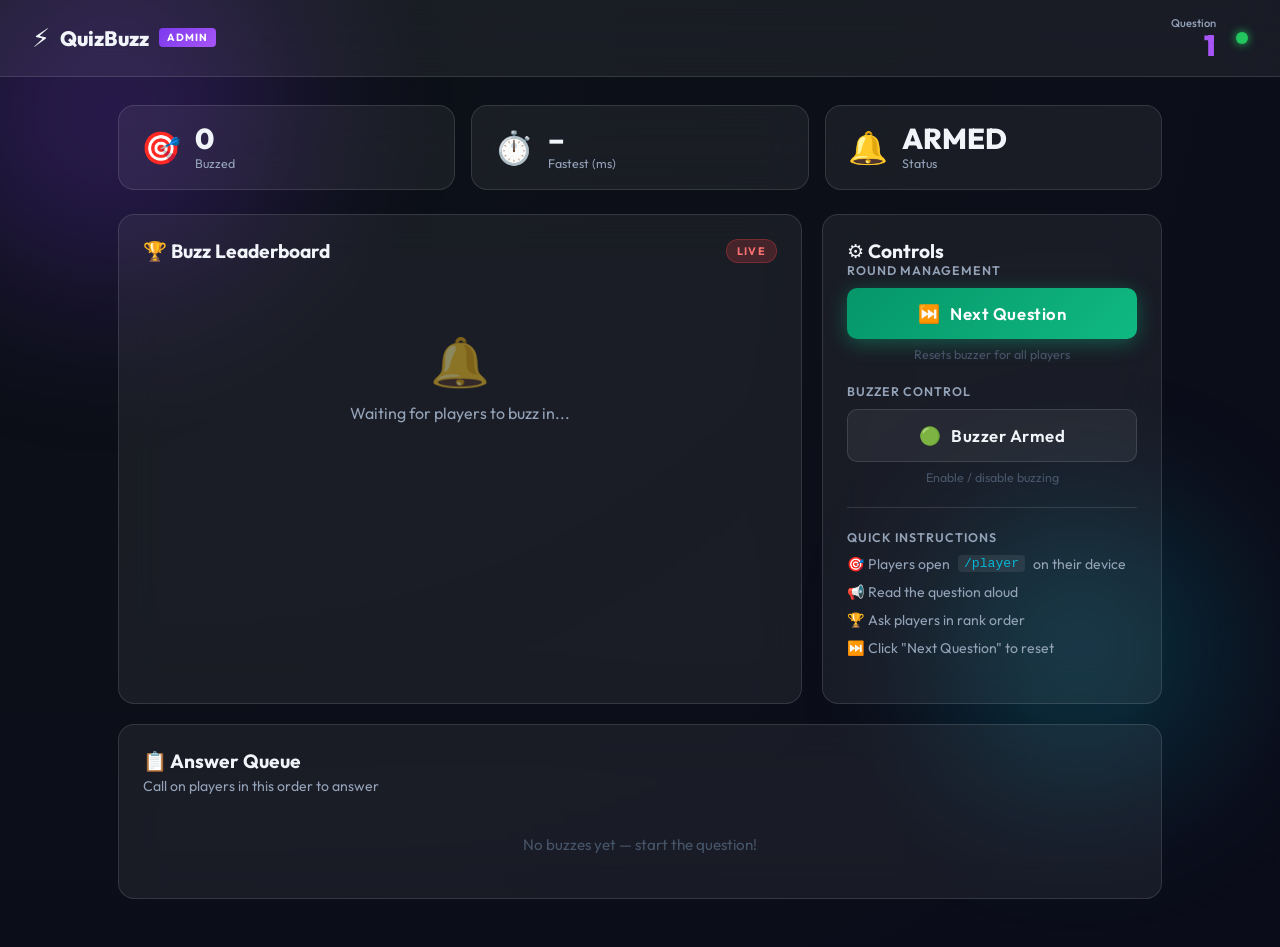
==== public/admin.html @ b8f3b48a "first commit" ====
<!DOCTYPE html>
<html lang="en">
<head>
  <meta charset="UTF-8"/>
  <meta name="viewport" content="width=device-width, initial-scale=1.0"/>
  <title>QuizBuzz – Admin Dashboard</title>
  <link rel="stylesheet" href="/public/style.css"/>
  <link href="https://fonts.googleapis.com/css2?family=Outfit:wght@300;400;600;700;900&display=swap" rel="stylesheet"/>
</head>
<body class="admin-body">
  <div class="admin-bg">
    <div class="orb orb1"></div>
    <div class="orb orb2"></div>
  </div>

  <!-- Header -->
  <header class="admin-header glass">
    <div class="admin-logo">
      <span class="admin-logo-icon">⚡</span>
      <span class="admin-logo-text">QuizBuzz <span class="admin-badge">ADMIN</span></span>
    </div>
    <div class="admin-header-right">
      <div class="question-counter">
        <span class="qc-label">Question</span>
        <span class="qc-number" id="admin-q-number">1</span>
      </div>
      <div class="connection-dot" id="admin-conn-dot" title="Connected"></div>
    </div>
  </header>

  <main class="admin-main">

    <!-- Stats Bar -->
    <div class="stats-bar">
      <div class="stat-card glass">
        <div class="stat-icon">🎯</div>
        <div class="stat-info">
          <div class="stat-value" id="total-buzzes">0</div>
          <div class="stat-label">Buzzed</div>
        </div>
      </div>
      <div class="stat-card glass">
        <div class="stat-icon">⏱️</div>
        <div class="stat-info">
          <div class="stat-value" id="fastest-time">–</div>
          <div class="stat-label">Fastest (ms)</div>
        </div>
      </div>
      <div class="stat-card glass">
        <div class="stat-icon">🔔</div>
        <div class="stat-info">
          <div class="stat-value" id="status-armed">ARMED</div>
          <div class="stat-label">Status</div>
        </div>
      </div>
    </div>

    <!-- Main Dashboard -->
    <div class="dashboard-grid">

      <!-- Leaderboard -->
      <div class="leaderboard-card glass">
        <div class="card-header">
          <h2 class="card-title">🏆 Buzz Leaderboard</h2>
          <span class="live-badge">LIVE</span>
        </div>

        <div id="no-buzz-msg" class="no-buzz">
          <div class="no-buzz-icon">🔔</div>
          <p>Waiting for players to buzz in...</p>
        </div>

        <div id="leaderboard-list" class="leaderboard-list hidden"></div>
      </div>

      <!-- Controls -->
      <div class="controls-card glass">
        <h2 class="card-title">⚙️ Controls</h2>

        <div class="control-section">
          <p class="control-label">Round Management</p>
          <button id="next-btn" class="btn btn-next" onclick="nextQuestion()">
            <span class="btn-icon">⏭️</span>
            Next Question
          </button>
          <p class="next-hint">Resets buzzer for all players</p>
        </div>

        <div class="control-section">
          <p class="control-label">Buzzer Control</p>
          <button id="arm-btn" class="btn btn-arm" onclick="toggleArm()">
            <span class="btn-icon" id="arm-icon">🟢</span>
            <span id="arm-text">Buzzer Armed</span>
          </button>
          <p class="next-hint">Enable / disable buzzing</p>
        </div>

        <div class="divider"></div>

        <div class="control-section">
          <p class="control-label">Quick Instructions</p>
          <ul class="instructions-list">
            <li>🎯 Players open <code>/player</code> on their device</li>
            <li>📢 Read the question aloud</li>
            <li>🏆 Ask players in rank order</li>
            <li>⏭️ Click "Next Question" to reset</li>
          </ul>
        </div>
      </div>
    </div>

    <!-- Answer Queue (detailed) -->
    <div class="answer-queue glass">
      <h2 class="card-title">📋 Answer Queue</h2>
      <p class="queue-sub">Call on players in this order to answer</p>
      <div id="queue-list" class="queue-list">
        <div class="queue-empty">No buzzes yet — start the question!</div>
      </div>
    </div>

  </main>

  <script src="https://cdn.socket.io/4.7.2/socket.io.min.js"></script>
  <script src="/public/admin.js"></script>
</body>
</html>
---- public/style.css ----
/* ─────────────────────────────────────────────────────────────────────────────
   QuizBuzz – Shared Stylesheet
   Theme: Dark glassmorphism with vibrant accent colors
────────────────────────────────────────────────────────────────────────────── */

/* ── Variables ───────────────────────────────────────────────────────────── */
:root {
  --bg:          #0b0c1a;
  --bg2:         #10122b;
  --glass:       rgba(255,255,255,0.06);
  --glass-border:rgba(255,255,255,0.12);
  --glass-hover: rgba(255,255,255,0.10);

  --primary:     #7c3aed;
  --primary-glow:#a855f7;
  --accent:      #06b6d4;
  --accent2:     #f59e0b;
  --danger:      #ef4444;
  --success:     #22c55e;

  --gold:        #fbbf24;
  --silver:      #94a3b8;
  --bronze:      #d97706;

  --text:        #f1f5f9;
  --text-muted:  #94a3b8;
  --text-dim:    #475569;

  --radius:      16px;
  --radius-sm:   10px;
  --shadow:      0 8px 32px rgba(0,0,0,0.4);
  --shadow-lg:   0 20px 60px rgba(0,0,0,0.6);

  --transition:  all 0.25s cubic-bezier(0.4,0,0.2,1);
}

/* ── Reset ───────────────────────────────────────────────────────────────── */
*, *::before, *::after { box-sizing: border-box; margin: 0; padding: 0; }
html { scroll-behavior: smooth; }

body {
  font-family: 'Outfit', system-ui, sans-serif;
  background: var(--bg);
  color: var(--text);
  min-height: 100vh;
  overflow-x: hidden;
}

/* ── Glassmorphism utility ───────────────────────────────────────────────── */
.glass {
  background: var(--glass);
  border: 1px solid var(--glass-border);
  backdrop-filter: blur(20px);
  -webkit-backdrop-filter: blur(20px);
  border-radius: var(--radius);
}

/* ── Animated orbs ───────────────────────────────────────────────────────── */
.orb {
  position: fixed; border-radius: 50%;
  filter: blur(80px); opacity: 0.35;
  animation: float 8s ease-in-out infinite;
  pointer-events: none; z-index: 0;
}
.orb1 { width:420px;height:420px;background:radial-gradient(circle,#7c3aed,transparent);top:-100px;left:-100px;animation-delay:0s; }
.orb2 { width:300px;height:300px;background:radial-gradient(circle,#06b6d4,transparent);bottom:100px;right:50px;animation-delay:3s; }
.orb3 { width:250px;height:250px;background:radial-gradient(circle,#f59e0b,transparent);top:40%;left:50%;animation-delay:6s; }

@keyframes float {
  0%,100%{transform:translateY(0) scale(1)}
  50%{transform:translateY(-30px) scale(1.05)}
}

/* ── Utilities ───────────────────────────────────────────────────────────── */
.hidden { display: none !important; }

/* ── Buttons ─────────────────────────────────────────────────────────────── */
.btn {
  display:inline-flex;align-items:center;gap:10px;
  padding:14px 28px;border-radius:var(--radius-sm);
  font-family:inherit;font-size:1rem;font-weight:600;
  border:none;cursor:pointer;transition:var(--transition);
  letter-spacing:0.03em;
}
.btn:active{transform:scale(0.97)}

.btn-primary {
  background:linear-gradient(135deg,var(--primary),var(--primary-glow));
  color:#fff;box-shadow:0 4px 20px rgba(124,58,237,0.5);
  width:100%;justify-content:center;font-size:1.05rem;
}
.btn-primary:hover{box-shadow:0 6px 30px rgba(124,58,237,0.7);transform:translateY(-2px)}

.btn-next {
  background:linear-gradient(135deg,#059669,#10b981);color:#fff;
  box-shadow:0 4px 20px rgba(16,185,129,0.4);
  width:100%;justify-content:center;font-size:1.05rem;
}
.btn-next:hover{box-shadow:0 6px 30px rgba(16,185,129,0.6);transform:translateY(-2px)}

.btn-arm {
  background:var(--glass);border:1px solid var(--glass-border);
  color:var(--text);width:100%;justify-content:center;font-size:1.05rem;
}
.btn-arm:hover{background:var(--glass-hover)}

/* ── Connection dot ──────────────────────────────────────────────────────── */
.connection-dot {
  width:12px;height:12px;border-radius:50%;
  background:var(--success);box-shadow:0 0 10px var(--success);
  animation:pulse-dot 2s ease-in-out infinite;
}
.connection-dot.disconnected{background:var(--danger);box-shadow:0 0 10px var(--danger);animation:none}

@keyframes pulse-dot{0%,100%{opacity:1}50%{opacity:0.4}}

/* ═══════════════════════════════════════════════════════════════════════════
   LANDING PAGE
═══════════════════════════════════════════════════════════════════════════ */
.landing-body{display:flex;align-items:center;justify-content:center;min-height:100vh}
.landing-bg{position:fixed;inset:0;z-index:0}

.landing-card {
  position:relative;z-index:1;
  width:min(480px,94vw);padding:48px 40px;
  box-shadow:var(--shadow-lg);text-align:center;
}

.logo-wrap{margin-bottom:36px}
.logo-icon{font-size:3.5rem;margin-bottom:8px;animation:bounce-icon 2s ease-in-out infinite}
@keyframes bounce-icon{0%,100%{transform:translateY(0)}50%{transform:translateY(-8px)}}

.logo-title {
  font-size:2.8rem;font-weight:900;
  background:linear-gradient(135deg,#a855f7,#06b6d4);
  -webkit-background-clip:text;-webkit-text-fill-color:transparent;background-clip:text;
}
.logo-sub{color:var(--text-muted);font-size:0.95rem;margin-top:4px}
.role-label{color:var(--text-muted);font-size:0.9rem;margin-bottom:20px}
.role-cards{display:flex;flex-direction:column;gap:14px;margin-bottom:28px}

.role-card {
  display:flex;align-items:center;gap:16px;
  padding:18px 22px;border-radius:var(--radius-sm);
  text-decoration:none;color:var(--text);
  transition:var(--transition);border:1px solid transparent;
}
.role-card:hover{transform:translateX(6px);border-color:var(--glass-border);background:var(--glass-hover)}

.player-card{background:linear-gradient(135deg,rgba(124,58,237,0.2),rgba(168,85,247,0.1));border-color:rgba(124,58,237,0.3)}
.admin-card{background:linear-gradient(135deg,rgba(6,182,212,0.2),rgba(14,165,233,0.1));border-color:rgba(6,182,212,0.3)}

.role-icon{font-size:2rem}
.role-info{flex:1;text-align:left}
.role-name{display:block;font-size:1.2rem;font-weight:700}
.role-desc{display:block;font-size:0.85rem;color:var(--text-muted)}
.role-arrow{font-size:1.4rem;opacity:0.6}
.landing-hint{font-size:0.8rem;color:var(--text-dim)}

/* ═══════════════════════════════════════════════════════════════════════════
   PLAYER PAGE
═══════════════════════════════════════════════════════════════════════════ */
.player-body {
  background:radial-gradient(ellipse at 20% 20%,#1a0533 0%,#0b0c1a 60%);
  min-height:100vh;display:flex;flex-direction:column;
  align-items:center;padding:24px 16px 40px;
}
.bg-glow {
  position:fixed;inset:0;z-index:0;
  background:radial-gradient(ellipse at 50% 50%,rgba(124,58,237,0.15) 0%,transparent 70%);
  pointer-events:none;
}

/* Screen system */
.screen{display:none;width:100%;max-width:420px;flex-direction:column;align-items:center;position:relative;z-index:1}
.screen.active{display:flex}

/* Name card */
.name-card{padding:40px 32px;text-align:center;width:100%;box-shadow:var(--shadow-lg)}
.name-icon{font-size:3rem;margin-bottom:16px}
.name-card h2{font-size:2rem;font-weight:800;margin-bottom:8px}
.name-card p{color:var(--text-muted);margin-bottom:28px}

.input-group{margin-bottom:20px}
.input-group input {
  width:100%;padding:14px 18px;
  background:rgba(255,255,255,0.07);border:1px solid var(--glass-border);
  border-radius:var(--radius-sm);color:var(--text);
  font-family:inherit;font-size:1.1rem;text-align:center;outline:none;
  transition:var(--transition);
}
.input-group input:focus{border-color:var(--primary-glow);box-shadow:0 0 0 3px rgba(168,85,247,0.2)}
.input-group input::placeholder{color:var(--text-dim)}

/* Player header */
.player-header {
  display:flex;align-items:center;gap:14px;
  padding:14px 20px;margin-bottom:20px;width:100%;
}
.player-avatar {
  width:44px;height:44px;border-radius:12px;
  background:linear-gradient(135deg,var(--primary),var(--primary-glow));
  display:grid;place-items:center;font-size:1.3rem;font-weight:800;
}
.player-name-display{font-weight:700;font-size:1.1rem}
.question-badge{font-size:0.78rem;color:var(--text-muted);margin-top:2px}

/* Status message */
.status-msg {
  display:flex;align-items:center;gap:10px;
  padding:12px 22px;border-radius:50px;
  font-weight:600;font-size:0.95rem;
  margin-bottom:32px;transition:var(--transition);
}
.status-waiting{background:rgba(245,158,11,0.15);color:var(--accent2);border:1px solid rgba(245,158,11,0.3)}
.status-success{background:rgba(34,197,94,0.15);color:var(--success);border:1px solid rgba(34,197,94,0.3)}
.status-locked{background:rgba(239,68,68,0.12);color:var(--danger);border:1px solid rgba(239,68,68,0.25)}
.status-first{background:rgba(251,191,36,0.2);color:var(--gold);border:1px solid rgba(251,191,36,0.4)}

/* ── THE BUZZER ──────────────────────────────────────────────────────────── */
.buzzer-wrap {
  position:relative;display:grid;place-items:center;
  margin-bottom:32px;width:280px;height:280px;
}

.buzzer-ring {
  position:absolute;border-radius:50%;
  border:2px solid rgba(168,85,247,0.3);
  animation:ring-pulse 2.5s ease-in-out infinite;
}
.ring1{width:220px;height:220px;animation-delay:0s}
.ring2{width:260px;height:260px;animation-delay:0.5s;opacity:0.5}
.ring3{width:300px;height:300px;animation-delay:1s;opacity:0.25}

@keyframes ring-pulse {
  0%{transform:scale(0.95);opacity:0.8}
  50%{transform:scale(1.05);opacity:0.3}
  100%{transform:scale(0.95);opacity:0.8}
}

.buzzer-btn {
  position:relative;z-index:2;
  width:190px;height:190px;border-radius:50%;
  border:none;cursor:pointer;
  background:radial-gradient(circle at 35% 35%,#9333ea,#6d28d9 60%,#4c1d95);
  box-shadow:
    0 0 0 6px rgba(124,58,237,0.3),
    0 0 40px rgba(124,58,237,0.6),
    0 15px 40px rgba(0,0,0,0.5),
    inset 0 -6px 20px rgba(0,0,0,0.3),
    inset 0 6px 20px rgba(255,255,255,0.15);
  transition:var(--transition);
  animation:buzzer-idle 3s ease-in-out infinite;
}

@keyframes buzzer-idle {
  0%,100%{box-shadow:0 0 0 6px rgba(124,58,237,0.3),0 0 40px rgba(124,58,237,0.6),0 15px 40px rgba(0,0,0,0.5),inset 0 -6px 20px rgba(0,0,0,0.3),inset 0 6px 20px rgba(255,255,255,0.15)}
  50%{box-shadow:0 0 0 10px rgba(124,58,237,0.2),0 0 60px rgba(124,58,237,0.8),0 15px 40px rgba(0,0,0,0.5),inset 0 -6px 20px rgba(0,0,0,0.3),inset 0 6px 20px rgba(255,255,255,0.15)}
}

.buzzer-btn:hover:not(:disabled) {
  transform:scale(1.06) translateY(-4px);
  box-shadow:0 0 0 10px rgba(124,58,237,0.3),0 0 80px rgba(168,85,247,0.9),0 20px 50px rgba(0,0,0,0.5),inset 0 -6px 20px rgba(0,0,0,0.3),inset 0 6px 20px rgba(255,255,255,0.2);
}
.buzzer-btn:active:not(:disabled) {
  transform:scale(0.95) translateY(4px);
  box-shadow:0 0 0 4px rgba(124,58,237,0.3),0 0 20px rgba(124,58,237,0.4),0 5px 20px rgba(0,0,0,0.5),inset 0 -2px 10px rgba(0,0,0,0.4);
}
.buzzer-btn:disabled{cursor:not-allowed;animation:none}

.buzzer-btn.buzzed {
  background:radial-gradient(circle at 35% 35%,#10b981,#059669 60%,#047857);
  box-shadow:0 0 0 6px rgba(16,185,129,0.3),0 0 50px rgba(16,185,129,0.7),0 15px 40px rgba(0,0,0,0.5),inset 0 -6px 20px rgba(0,0,0,0.3),inset 0 6px 20px rgba(255,255,255,0.15);
  animation:none;
}
.buzzer-btn.locked {
  background:radial-gradient(circle at 35% 35%,#374151,#1f2937 60%,#111827);
  box-shadow:0 0 0 4px rgba(55,65,81,0.3),0 10px 30px rgba(0,0,0,0.5),inset 0 -4px 15px rgba(0,0,0,0.4);
  animation:none;
}

.buzzer-inner{display:flex;flex-direction:column;align-items:center;gap:4px;pointer-events:none}
.buzzer-label{font-size:2rem;font-weight:900;color:#fff;letter-spacing:0.05em;text-shadow:0 2px 10px rgba(0,0,0,0.5)}
.buzzer-sub{font-size:0.78rem;color:rgba(255,255,255,0.7);font-weight:500}

/* Results panel */
.results-panel{padding:20px;width:100%}
.results-title{font-size:1.1rem;font-weight:700;margin-bottom:14px}
.results-list{display:flex;flex-direction:column;gap:10px}

.result-item {
  display:flex;align-items:center;gap:12px;
  padding:12px 16px;border-radius:var(--radius-sm);
  background:rgba(255,255,255,0.05);border:1px solid rgba(255,255,255,0.08);
  animation:slide-in 0.35s ease;
}
@keyframes slide-in{from{opacity:0;transform:translateX(-20px)}to{opacity:1;transform:none}}

.rank-badge{width:32px;height:32px;border-radius:50%;display:grid;place-items:center;font-weight:800;font-size:0.9rem;flex-shrink:0}
.rank-1{background:linear-gradient(135deg,#fbbf24,#f59e0b);color:#000;box-shadow:0 0 15px rgba(251,191,36,0.5)}
.rank-2{background:linear-gradient(135deg,#94a3b8,#64748b);color:#000}
.rank-3{background:linear-gradient(135deg,#d97706,#b45309);color:#fff}

.result-name{flex:1;font-weight:600}
.result-time{font-size:0.8rem;color:var(--text-muted);font-family:monospace}

/* ═══════════════════════════════════════════════════════════════════════════
   ADMIN PAGE
═══════════════════════════════════════════════════════════════════════════ */
.admin-body{background:radial-gradient(ellipse at 10% 0%,#0d1117 0%,var(--bg) 100%);min-height:100vh}
.admin-bg{position:fixed;inset:0;z-index:0;pointer-events:none}

/* Admin header */
.admin-header {
  position:sticky;top:0;z-index:100;
  display:flex;align-items:center;justify-content:space-between;
  padding:16px 32px;
  border-radius:0;border-top:none;border-left:none;border-right:none;
  border-bottom:1px solid var(--glass-border);
}

.admin-logo{display:flex;align-items:center;gap:10px}
.admin-logo-icon{font-size:1.6rem}
.admin-logo-text{font-size:1.3rem;font-weight:800;display:flex;align-items:center;gap:10px}
.admin-badge {
  font-size:0.65rem;font-weight:700;letter-spacing:0.1em;
  padding:3px 8px;border-radius:4px;
  background:linear-gradient(135deg,var(--primary),var(--primary-glow));color:#fff;
}

.admin-header-right{display:flex;align-items:center;gap:20px}
.question-counter{display:flex;flex-direction:column;align-items:flex-end;gap:1px}
.qc-label{font-size:0.7rem;color:var(--text-muted);font-weight:500}
.qc-number{font-size:1.8rem;font-weight:900;line-height:1;color:var(--primary-glow)}

/* Admin main */
.admin-main{position:relative;z-index:1;padding:28px 28px 48px;max-width:1100px;margin:0 auto}

/* Stats bar */
.stats-bar{display:grid;grid-template-columns:repeat(3,1fr);gap:16px;margin-bottom:24px}
.stat-card{display:flex;align-items:center;gap:14px;padding:18px 22px}
.stat-icon{font-size:2rem}
.stat-value{font-size:1.8rem;font-weight:800;line-height:1}
.stat-label{font-size:0.78rem;color:var(--text-muted);margin-top:3px}

/* Dashboard grid */
.dashboard-grid{display:grid;grid-template-columns:1fr 340px;gap:20px;margin-bottom:20px}
.card-header{display:flex;align-items:center;justify-content:space-between;margin-bottom:20px}
.card-title{font-size:1.2rem;font-weight:700}

.live-badge {
  font-size:0.68rem;font-weight:700;letter-spacing:0.12em;
  padding:4px 10px;border-radius:20px;
  background:rgba(239,68,68,0.2);color:#f87171;border:1px solid rgba(239,68,68,0.3);
  animation:live-blink 1.5s ease-in-out infinite;
}
@keyframes live-blink{0%,100%{opacity:1}50%{opacity:0.5}}

/* Leaderboard */
.leaderboard-card{padding:24px}

.no-buzz{text-align:center;padding:48px 20px}
.no-buzz-icon{font-size:3rem;margin-bottom:12px;opacity:0.5;animation:sway 2s ease-in-out infinite}
@keyframes sway{0%,100%{transform:rotate(-10deg)}50%{transform:rotate(10deg)}}
.no-buzz p{color:var(--text-muted);font-size:1rem}

.leaderboard-list{display:flex;flex-direction:column;gap:12px}

.lb-item {
  display:grid;grid-template-columns:44px 1fr auto;align-items:center;gap:16px;
  padding:16px 20px;border-radius:var(--radius-sm);
  animation:slide-in 0.4s ease;position:relative;overflow:hidden;
}
.lb-item::before{content:'';position:absolute;inset:0;background:linear-gradient(90deg,transparent,rgba(255,255,255,0.02))}
.lb-item-1{background:linear-gradient(135deg,rgba(251,191,36,0.15),rgba(245,158,11,0.05));border:1px solid rgba(251,191,36,0.3)}
.lb-item-2{background:linear-gradient(135deg,rgba(148,163,184,0.12),rgba(100,116,139,0.05));border:1px solid rgba(148,163,184,0.25)}
.lb-item-3{background:linear-gradient(135deg,rgba(217,119,6,0.15),rgba(180,83,9,0.05));border:1px solid rgba(217,119,6,0.3)}

.lb-rank{width:44px;height:44px;border-radius:12px;display:grid;place-items:center;font-weight:900;font-size:1.1rem}
.lb-rank-1{background:linear-gradient(135deg,#fbbf24,#f59e0b);color:#000;box-shadow:0 4px 15px rgba(251,191,36,0.4)}
.lb-rank-2{background:linear-gradient(135deg,#94a3b8,#64748b);color:#000}
.lb-rank-3{background:linear-gradient(135deg,#d97706,#b45309);color:#fff}

.lb-name{font-size:1.1rem;font-weight:700}
.lb-time{font-size:0.85rem;color:var(--text-muted);margin-top:3px}
.lb-delta{font-size:1.1rem;font-weight:700;font-family:monospace;padding:6px 12px;border-radius:8px;background:rgba(255,255,255,0.06)}

/* Controls card */
.controls-card{padding:24px}
.control-section{margin-bottom:22px}
.control-label{font-size:0.78rem;font-weight:600;letter-spacing:0.08em;color:var(--text-muted);text-transform:uppercase;margin-bottom:10px}
.next-hint{font-size:0.78rem;color:var(--text-dim);margin-top:8px;text-align:center}
.divider{height:1px;background:var(--glass-border);margin:22px 0}
.btn-icon{font-size:1.1rem}

.instructions-list{list-style:none;display:flex;flex-direction:column;gap:10px}
.instructions-list li{font-size:0.88rem;color:var(--text-muted);display:flex;gap:8px;align-items:flex-start}
.instructions-list code{background:rgba(255,255,255,0.08);padding:1px 6px;border-radius:4px;font-size:0.82rem;color:var(--accent)}

/* Answer queue */
.answer-queue{padding:24px}
.queue-sub{color:var(--text-muted);font-size:0.88rem;margin-top:4px;margin-bottom:20px}
.queue-list{display:flex;flex-direction:column;gap:12px}
.queue-empty{color:var(--text-dim);font-size:0.95rem;padding:20px;text-align:center}

.queue-item {
  display:flex;align-items:center;gap:16px;
  padding:18px 22px;border-radius:var(--radius-sm);
  border:1px solid var(--glass-border);background:var(--glass);
  animation:slide-in 0.4s ease;
}

.queue-number{width:32px;height:32px;border-radius:8px;display:grid;place-items:center;font-weight:800;font-size:0.9rem;background:rgba(255,255,255,0.1);flex-shrink:0}
.queue-name{flex:1;font-weight:600;font-size:1rem}
.queue-time{font-size:0.82rem;font-family:monospace;color:var(--text-muted)}
.queue-call{font-size:0.75rem;font-weight:600;letter-spacing:0.05em;padding:4px 10px;border-radius:6px}
.queue-call-1{background:rgba(251,191,36,0.2);color:var(--gold);border:1px solid rgba(251,191,36,0.3)}
.queue-call-2{background:rgba(148,163,184,0.15);color:var(--silver);border:1px solid rgba(148,163,184,0.25)}
.queue-call-3{background:rgba(217,119,6,0.15);color:var(--bronze);border:1px solid rgba(217,119,6,0.3)}

/* ── Responsive ──────────────────────────────────────────────────────────── */
@media(max-width:768px){
  .dashboard-grid{grid-template-columns:1fr}
  .stats-bar{gap:10px}
  .admin-main{padding:16px 14px 40px}
  .admin-header{padding:14px 18px}
  .stat-value{font-size:1.4rem}
  .stat-icon{font-size:1.5rem}
}
@media(max-width:480px){
  .stats-bar{grid-template-columns:1fr}
  .landing-card{padding:32px 24px}
}

/* ── Flash & pulse animations ────────────────────────────────────────────── */
@keyframes flash-new{0%{box-shadow:0 0 0 4px rgba(168,85,247,0.8)}100%{box-shadow:none}}
.flash-new{animation:flash-new 0.6s ease-out}

.armed-pulse{animation:arm-pulse 1s ease-in-out 3}
@keyframes arm-pulse{0%,100%{box-shadow:0 4px 20px rgba(16,185,129,0.4)}50%{box-shadow:0 4px 40px rgba(16,185,129,0.9)}}

/* ── Shake for empty input ───────────────────────────────────────────────── */
@keyframes shake{0%,100%{transform:translateX(0)}20%,60%{transform:translateX(-8px)}40%,80%{transform:translateX(8px)}}
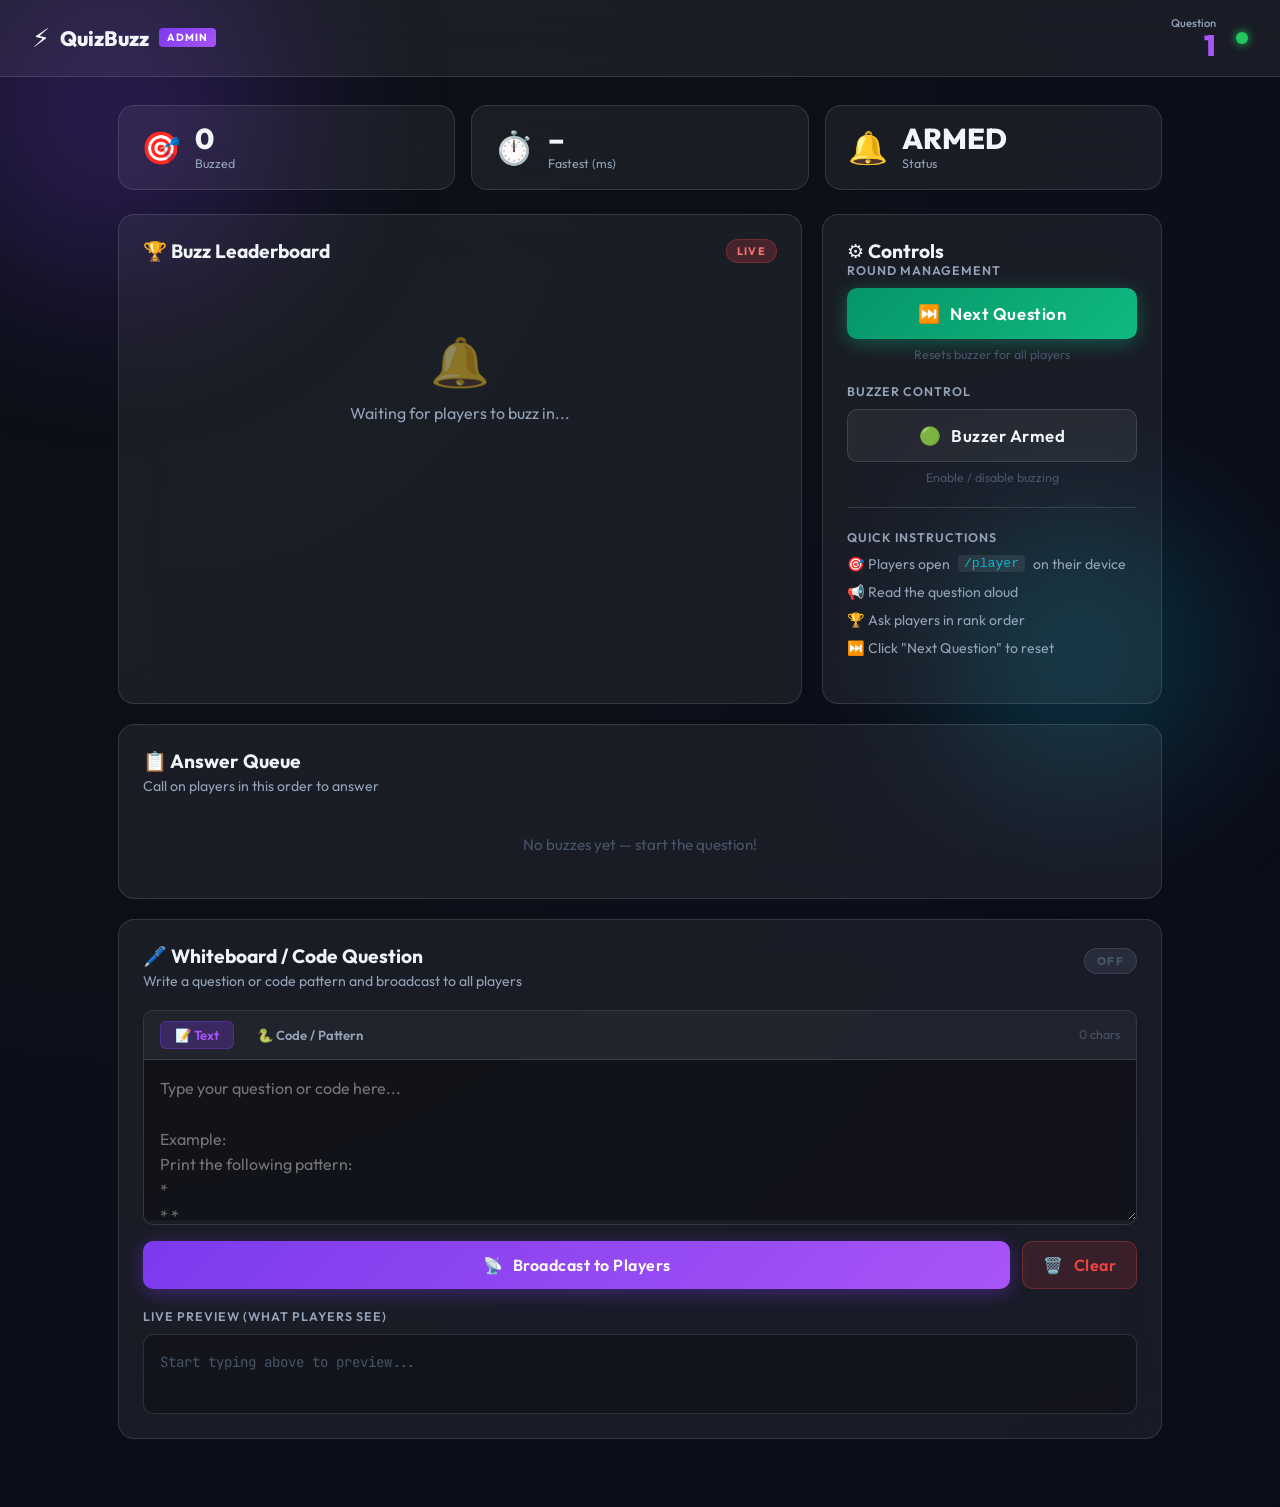
==== commit 2765b4de: "Add whiteboard broadcaster and Python compiler (Pyodide) for players" ====
--- a/public/admin.html
+++ b/public/admin.html
@@ -5,7 +5,7 @@
   <meta name="viewport" content="width=device-width, initial-scale=1.0"/>
   <title>QuizBuzz – Admin Dashboard</title>
   <link rel="stylesheet" href="/public/style.css"/>
-  <link href="https://fonts.googleapis.com/css2?family=Outfit:wght@300;400;600;700;900&display=swap" rel="stylesheet"/>
+  <link href="https://fonts.googleapis.com/css2?family=Outfit:wght@300;400;600;700;900&family=JetBrains+Mono:wght@400;600&display=swap" rel="stylesheet"/>
 </head>
 <body class="admin-body">
   <div class="admin-bg">
@@ -118,6 +118,42 @@
       </div>
     </div>
 
+    <!-- Whiteboard / Code Question -->
+    <div class="whiteboard-card glass">
+      <div class="card-header">
+        <div>
+          <h2 class="card-title">🖊️ Whiteboard / Code Question</h2>
+          <p class="queue-sub" style="margin-bottom:0">Write a question or code pattern and broadcast to all players</p>
+        </div>
+        <div id="wb-status-badge" class="wb-badge wb-badge-off">OFF</div>
+      </div>
+
+      <div class="wb-editor-wrap">
+        <div class="wb-editor-header">
+          <div class="wb-lang-tabs">
+            <button class="wb-tab active" onclick="setWbMode('text')">📝 Text</button>
+            <button class="wb-tab" onclick="setWbMode('code')">🐍 Code / Pattern</button>
+          </div>
+          <div class="wb-char-count"><span id="wb-char">0</span> chars</div>
+        </div>
+        <textarea id="wb-editor" class="wb-editor" placeholder="Type your question or code here...&#10;&#10;Example:&#10;Print the following pattern:&#10;*&#10;* *&#10;* * *" spellcheck="false" oninput="updateWbCount()"></textarea>
+      </div>
+
+      <div class="wb-actions">
+        <button class="btn btn-broadcast" onclick="sendWhiteboard()">
+          <span>📡</span> Broadcast to Players
+        </button>
+        <button class="btn btn-wb-clear" onclick="clearWhiteboard()">
+          <span>🗑️</span> Clear
+        </button>
+      </div>
+
+      <div class="wb-preview-wrap">
+        <p class="control-label">Live Preview (what players see)</p>
+        <div id="wb-preview" class="wb-preview">Start typing above to preview...</div>
+      </div>
+    </div>
+
   </main>
 
   <script src="https://cdn.socket.io/4.7.2/socket.io.min.js"></script>
--- a/public/style.css
+++ b/public/style.css
@@ -441,3 +441,279 @@
 
 /* ── Shake for empty input ───────────────────────────────────────────────── */
 @keyframes shake{0%,100%{transform:translateX(0)}20%,60%{transform:translateX(-8px)}40%,80%{transform:translateX(8px)}}
+
+/* ═══════════════════════════════════════════════════════════════════════════
+   WHITEBOARD — ADMIN SIDE
+═══════════════════════════════════════════════════════════════════════════ */
+.whiteboard-card {
+  padding: 24px;
+  margin-top: 20px;
+  margin-bottom: 20px;
+}
+
+/* Status badge */
+.wb-badge {
+  font-size: 0.7rem; font-weight: 800; letter-spacing: 0.12em;
+  padding: 5px 12px; border-radius: 20px;
+  flex-shrink: 0; align-self: flex-start;
+  margin-top: 4px;
+  transition: var(--transition);
+}
+.wb-badge-off { background: rgba(100,116,139,0.2); color: var(--text-dim); border: 1px solid rgba(100,116,139,0.3); }
+.wb-badge-on  { background: rgba(34,197,94,0.2); color: var(--success); border: 1px solid rgba(34,197,94,0.4); animation: live-blink 1.5s ease-in-out infinite; }
+
+/* Editor area */
+.wb-editor-wrap {
+  border: 1px solid var(--glass-border);
+  border-radius: var(--radius-sm);
+  overflow: hidden;
+  margin: 20px 0 16px;
+}
+
+.wb-editor-header {
+  display: flex; align-items: center; justify-content: space-between;
+  padding: 10px 16px;
+  background: rgba(255,255,255,0.04);
+  border-bottom: 1px solid var(--glass-border);
+}
+
+.wb-lang-tabs { display: flex; gap: 8px; }
+
+.wb-tab {
+  padding: 5px 14px; border-radius: 6px;
+  font-family: inherit; font-size: 0.82rem; font-weight: 600;
+  border: 1px solid transparent; cursor: pointer;
+  background: transparent; color: var(--text-muted);
+  transition: var(--transition);
+}
+.wb-tab:hover { background: rgba(255,255,255,0.08); color: var(--text); }
+.wb-tab.active { background: rgba(124,58,237,0.25); color: var(--primary-glow); border-color: rgba(124,58,237,0.4); }
+
+.wb-char-count { font-size: 0.78rem; color: var(--text-dim); }
+
+.wb-editor {
+  width: 100%; min-height: 160px; resize: vertical;
+  padding: 16px;
+  background: rgba(0,0,0,0.3);
+  border: none; outline: none;
+  color: var(--text);
+  font-family: inherit; font-size: 1rem; line-height: 1.6;
+  transition: var(--transition);
+}
+.wb-editor:focus { background: rgba(0,0,0,0.4); }
+
+/* Action buttons */
+.wb-actions { display: flex; gap: 12px; margin-bottom: 20px; }
+
+.btn-broadcast {
+  background: linear-gradient(135deg, #7c3aed, #a855f7);
+  color: #fff; box-shadow: 0 4px 20px rgba(124,58,237,0.4);
+  flex: 1; justify-content: center;
+  transition: var(--transition);
+}
+.btn-broadcast:hover { box-shadow: 0 6px 30px rgba(124,58,237,0.7); transform: translateY(-2px); }
+
+.btn-wb-clear {
+  background: rgba(239,68,68,0.15);
+  color: var(--danger); border: 1px solid rgba(239,68,68,0.3);
+  padding: 12px 20px;
+}
+.btn-wb-clear:hover { background: rgba(239,68,68,0.25); }
+
+/* Preview */
+.wb-preview-wrap { margin-top: 4px; }
+
+.wb-preview {
+  margin-top: 10px;
+  padding: 16px;
+  background: rgba(0,0,0,0.25);
+  border: 1px solid var(--glass-border);
+  border-radius: var(--radius-sm);
+  color: var(--text-dim);
+  font-family: 'JetBrains Mono', monospace;
+  font-size: 0.88rem; line-height: 1.7;
+  white-space: pre-wrap;
+  min-height: 80px;
+}
+
+/* ═══════════════════════════════════════════════════════════════════════════
+   WHITEBOARD — PLAYER SIDE
+═══════════════════════════════════════════════════════════════════════════ */
+.whiteboard-player {
+  width: 100%;
+  padding: 20px;
+  margin-bottom: 20px;
+  border: 1px solid rgba(168,85,247,0.4) !important;
+  background: rgba(124,58,237,0.08) !important;
+  transition: var(--transition);
+}
+
+@keyframes wb-flash-in {
+  0%  { transform: scale(0.97); box-shadow: 0 0 0 4px rgba(168,85,247,0.6); }
+  50% { transform: scale(1.01); box-shadow: 0 0 0 8px rgba(168,85,247,0.3); }
+  100%{ transform: scale(1);    box-shadow: none; }
+}
+.wb-flash { animation: wb-flash-in 0.6s ease; }
+
+.wb-player-header {
+  display: flex; align-items: center; justify-content: space-between;
+  margin-bottom: 14px;
+}
+.wb-player-title {
+  display: flex; align-items: center; gap: 8px;
+  font-weight: 700; font-size: 0.95rem; color: var(--primary-glow);
+}
+
+.wb-ping-dot {
+  width: 8px; height: 8px; border-radius: 50%;
+  background: var(--primary-glow);
+  box-shadow: 0 0 8px var(--primary-glow);
+  animation: pulse-dot 1.5s ease-in-out infinite;
+}
+
+.wb-new-badge {
+  font-size: 0.65rem; font-weight: 800; letter-spacing: 0.1em;
+  padding: 3px 9px; border-radius: 20px;
+  background: rgba(251,191,36,0.2); color: var(--gold);
+  border: 1px solid rgba(251,191,36,0.4);
+  animation: live-blink 1s ease-in-out infinite;
+}
+
+.wb-player-content {
+  font-family: 'JetBrains Mono', monospace;
+  font-size: 0.9rem; line-height: 1.8;
+  color: var(--text);
+  white-space: pre-wrap;
+  word-break: break-word;
+  background: rgba(0,0,0,0.25);
+  padding: 14px 16px;
+  border-radius: var(--radius-sm);
+  border: 1px solid rgba(255,255,255,0.06);
+  margin: 0;
+}
+
+/* ═══════════════════════════════════════════════════════════════════════════
+   PYTHON COMPILER — PLAYER SIDE
+═══════════════════════════════════════════════════════════════════════════ */
+.compiler-panel {
+  width: 100%;
+  padding: 20px;
+  margin-top: 20px;
+}
+
+.compiler-header {
+  display: flex; align-items: flex-start; justify-content: space-between;
+  margin-bottom: 16px; gap: 12px;
+}
+.compiler-title {
+  display: flex; align-items: center; gap: 10px;
+  font-size: 1.05rem; font-weight: 700;
+}
+.py-icon { font-size: 1.3rem; }
+
+.compiler-badge {
+  font-size: 0.68rem; font-weight: 600; letter-spacing: 0.06em;
+  padding: 3px 8px; border-radius: 4px;
+  background: rgba(6,182,212,0.15); color: var(--accent);
+  border: 1px solid rgba(6,182,212,0.3);
+}
+
+/* Pyodide status */
+.py-status { font-size: 0.78rem; font-weight: 600; padding: 4px 12px; border-radius: 20px; }
+.py-loading { background: rgba(245,158,11,0.15); color: var(--accent2); border: 1px solid rgba(245,158,11,0.3); animation: pulse-dot 1.5s ease-in-out infinite; }
+.py-ready   { background: rgba(34,197,94,0.15);  color: var(--success); border: 1px solid rgba(34,197,94,0.3); }
+.py-error   { background: rgba(239,68,68,0.15);  color: var(--danger);  border: 1px solid rgba(239,68,68,0.3); }
+
+/* Code editor */
+.compiler-body { display: flex; flex-direction: column; gap: 12px; }
+
+.code-editor-wrap {
+  border: 1px solid var(--glass-border);
+  border-radius: var(--radius-sm);
+  overflow: hidden;
+}
+
+.code-editor-toolbar {
+  display: flex; align-items: center; justify-content: space-between;
+  padding: 8px 14px;
+  background: rgba(0,0,0,0.3);
+  border-bottom: 1px solid var(--glass-border);
+}
+.editor-lang { font-size: 0.78rem; font-weight: 700; color: var(--accent); letter-spacing: 0.05em; }
+.editor-actions { display: flex; gap: 6px; }
+.editor-action-btn {
+  background: rgba(255,255,255,0.06); border: 1px solid var(--glass-border);
+  color: var(--text-muted); padding: 4px 10px; border-radius: 5px;
+  font-size: 0.78rem; cursor: pointer; font-family: inherit;
+  transition: var(--transition);
+}
+.editor-action-btn:hover { background: rgba(255,255,255,0.12); color: var(--text); }
+
+/* Line numbers + editor */
+.line-nums-wrap { display: flex; background: rgba(0,0,0,0.35); }
+
+.line-nums {
+  padding: 14px 10px 14px 12px;
+  color: var(--text-dim);
+  font-family: 'JetBrains Mono', monospace;
+  font-size: 0.85rem; line-height: 1.6;
+  text-align: right;
+  user-select: none;
+  min-width: 38px;
+  border-right: 1px solid var(--glass-border);
+  overflow: hidden;
+}
+
+.code-editor {
+  flex: 1;
+  padding: 14px;
+  background: transparent;
+  border: none; outline: none; resize: none;
+  color: var(--text);
+  font-family: 'JetBrains Mono', monospace;
+  font-size: 0.85rem; line-height: 1.6;
+  min-height: 200px;
+  tab-size: 4;
+  caret-color: var(--primary-glow);
+}
+.code-editor::placeholder { color: var(--text-dim); }
+
+/* Run button */
+.btn-run {
+  background: linear-gradient(135deg, #059669, #10b981);
+  color: #fff; box-shadow: 0 4px 20px rgba(16,185,129,0.4);
+  width: 100%; justify-content: center; font-size: 1.05rem; gap: 10px;
+}
+.btn-run:hover:not(:disabled) { box-shadow: 0 6px 30px rgba(16,185,129,0.6); transform: translateY(-2px); }
+.btn-run:disabled { opacity: 0.5; cursor: not-allowed; transform: none; box-shadow: none; }
+
+/* Output */
+.output-wrap {
+  border: 1px solid var(--glass-border);
+  border-radius: var(--radius-sm);
+  overflow: hidden;
+}
+.output-header {
+  display: flex; align-items: center; justify-content: space-between;
+  padding: 8px 14px;
+  background: rgba(0,0,0,0.3);
+  border-bottom: 1px solid var(--glass-border);
+}
+.output-title { font-size: 0.82rem; font-weight: 700; color: var(--success); }
+
+.output-area {
+  padding: 14px;
+  background: rgba(0,0,0,0.4);
+  min-height: 100px; max-height: 300px;
+  overflow-y: auto;
+  font-family: 'JetBrains Mono', monospace;
+  font-size: 0.85rem; line-height: 1.7;
+}
+
+.output-placeholder { color: var(--text-dim); font-style: italic; }
+.output-stdout  { color: #a5f3fc; white-space: pre-wrap; display: block; }
+.output-stderr  { color: var(--accent2); white-space: pre-wrap; display: block; }
+.output-error   { color: #fca5a5; white-space: pre-wrap; display: block; }
+.output-success { color: var(--success); }
+.output-warn    { color: var(--accent2); }
+
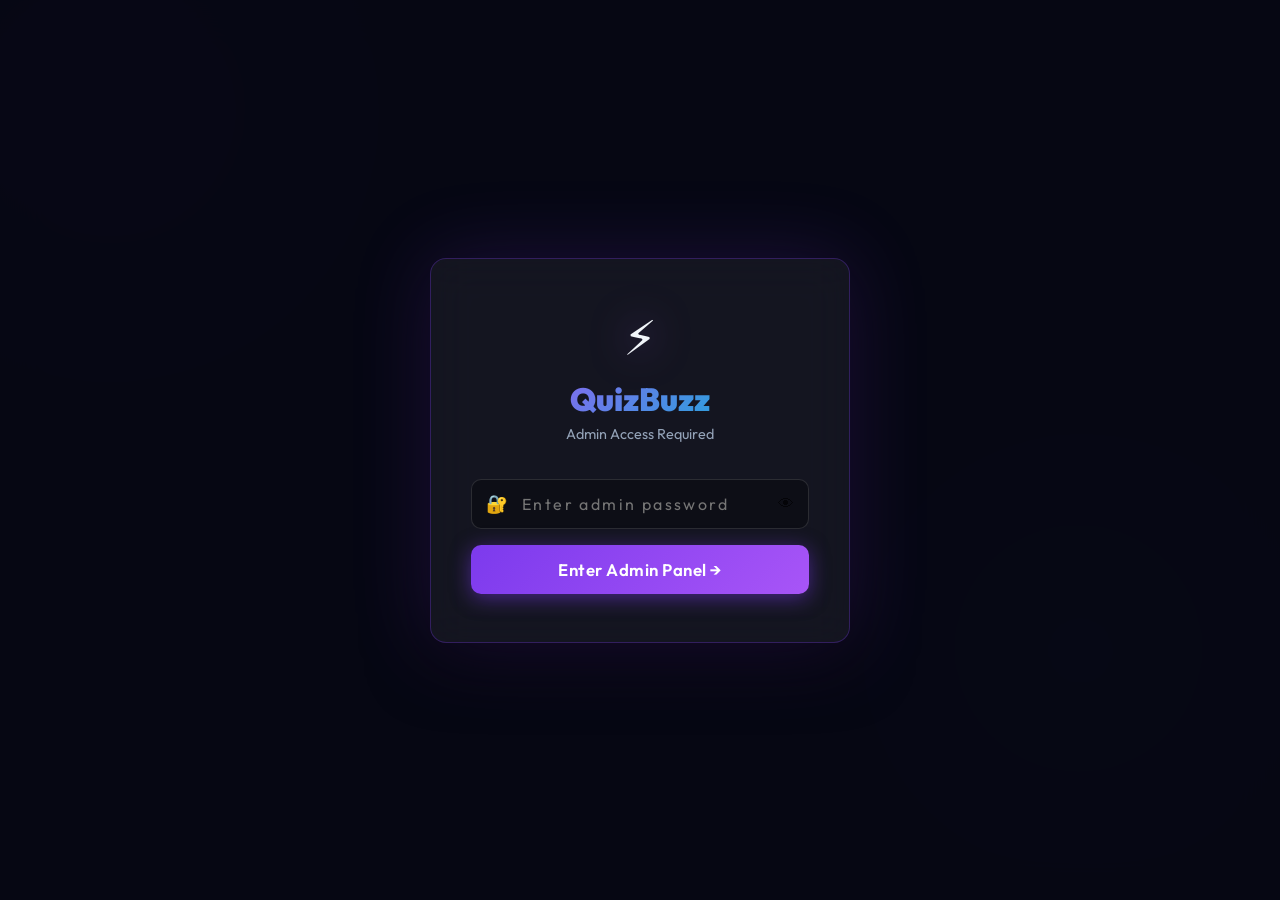
==== commit f577a5d4: "Add admin password, player tracking, scoreboard tab, bigger code editor, full responsive" ====
--- a/public/admin.html
+++ b/public/admin.html
@@ -3,158 +3,234 @@
 <head>
   <meta charset="UTF-8"/>
   <meta name="viewport" content="width=device-width, initial-scale=1.0"/>
-  <title>QuizBuzz – Admin Dashboard</title>
+  <title>QuizBuzz – Admin</title>
   <link rel="stylesheet" href="/public/style.css"/>
   <link href="https://fonts.googleapis.com/css2?family=Outfit:wght@300;400;600;700;900&family=JetBrains+Mono:wght@400;600&display=swap" rel="stylesheet"/>
 </head>
 <body class="admin-body">
-  <div class="admin-bg">
-    <div class="orb orb1"></div>
-    <div class="orb orb2"></div>
+  <div class="admin-bg"><div class="orb orb1"></div><div class="orb orb2"></div></div>
+
+  <!-- ── PASSWORD OVERLAY ────────────────────────────────────────────── -->
+  <div id="pw-overlay" class="pw-overlay">
+    <div class="pw-card glass">
+      <div class="pw-logo">
+        <div class="pw-logo-icon">⚡</div>
+        <h1 class="pw-title">QuizBuzz</h1>
+        <p class="pw-sub">Admin Access Required</p>
+      </div>
+      <div class="pw-form">
+        <div class="pw-input-wrap">
+          <span class="pw-input-icon">🔐</span>
+          <input type="password" id="pw-input" class="pw-input" placeholder="Enter admin password" autocomplete="off"/>
+          <button class="pw-toggle" onclick="togglePw()" title="Show/hide">👁</button>
+        </div>
+        <div id="pw-error" class="pw-error hidden">❌ Incorrect password. Try again.</div>
+        <button class="btn btn-primary" onclick="checkPassword()">Enter Admin Panel →</button>
+      </div>
+    </div>
   </div>
 
-  <!-- Header -->
-  <header class="admin-header glass">
-    <div class="admin-logo">
-      <span class="admin-logo-icon">⚡</span>
-      <span class="admin-logo-text">QuizBuzz <span class="admin-badge">ADMIN</span></span>
-    </div>
-    <div class="admin-header-right">
-      <div class="question-counter">
-        <span class="qc-label">Question</span>
-        <span class="qc-number" id="admin-q-number">1</span>
-      </div>
-      <div class="connection-dot" id="admin-conn-dot" title="Connected"></div>
-    </div>
-  </header>
-
-  <main class="admin-main">
-
-    <!-- Stats Bar -->
-    <div class="stats-bar">
-      <div class="stat-card glass">
-        <div class="stat-icon">🎯</div>
-        <div class="stat-info">
-          <div class="stat-value" id="total-buzzes">0</div>
-          <div class="stat-label">Buzzed</div>
-        </div>
-      </div>
-      <div class="stat-card glass">
-        <div class="stat-icon">⏱️</div>
-        <div class="stat-info">
-          <div class="stat-value" id="fastest-time">–</div>
-          <div class="stat-label">Fastest (ms)</div>
-        </div>
-      </div>
-      <div class="stat-card glass">
-        <div class="stat-icon">🔔</div>
-        <div class="stat-info">
-          <div class="stat-value" id="status-armed">ARMED</div>
-          <div class="stat-label">Status</div>
-        </div>
-      </div>
-    </div>
-
-    <!-- Main Dashboard -->
-    <div class="dashboard-grid">
-
-      <!-- Leaderboard -->
-      <div class="leaderboard-card glass">
+  <!-- ── MAIN ADMIN CONTENT (hidden until auth) ─────────────────────── -->
+  <div id="admin-content" class="hidden">
+
+    <!-- Header -->
+    <header class="admin-header glass">
+      <div class="admin-logo">
+        <span class="admin-logo-icon">⚡</span>
+        <span class="admin-logo-text">QuizBuzz <span class="admin-badge">ADMIN</span></span>
+      </div>
+      <div class="admin-header-right">
+        <div class="question-counter">
+          <span class="qc-label">Question</span>
+          <span class="qc-number" id="admin-q-number">1</span>
+        </div>
+        <div class="connection-dot" id="admin-conn-dot" title="Connected"></div>
+      </div>
+    </header>
+
+    <!-- Tab Navigation -->
+    <nav class="admin-tabs">
+      <button class="admin-tab active" data-tab="dashboard" onclick="switchTab('dashboard')">
+        <span>🎯</span> Dashboard
+      </button>
+      <button class="admin-tab" data-tab="players" onclick="switchTab('players')">
+        <span>👥</span> Players
+        <span class="tab-count" id="players-count">0</span>
+      </button>
+      <button class="admin-tab" data-tab="scoreboard" onclick="switchTab('scoreboard')">
+        <span>🏆</span> Scoreboard
+      </button>
+    </nav>
+
+    <!-- ── TAB 1: DASHBOARD ──────────────────────────────────────────── -->
+    <div id="tab-dashboard" class="tab-panel admin-main active">
+
+      <div class="stats-bar">
+        <div class="stat-card glass">
+          <div class="stat-icon">🎯</div>
+          <div class="stat-info">
+            <div class="stat-value" id="total-buzzes">0</div>
+            <div class="stat-label">Buzzed</div>
+          </div>
+        </div>
+        <div class="stat-card glass">
+          <div class="stat-icon">⏱️</div>
+          <div class="stat-info">
+            <div class="stat-value" id="fastest-time">–</div>
+            <div class="stat-label">Fastest (ms)</div>
+          </div>
+        </div>
+        <div class="stat-card glass">
+          <div class="stat-icon">🔔</div>
+          <div class="stat-info">
+            <div class="stat-value" id="status-armed">ARMED</div>
+            <div class="stat-label">Status</div>
+          </div>
+        </div>
+      </div>
+
+      <div class="dashboard-grid">
+        <div class="leaderboard-card glass">
+          <div class="card-header">
+            <h2 class="card-title">🏆 Buzz Leaderboard</h2>
+            <span class="live-badge">LIVE</span>
+          </div>
+          <div id="no-buzz-msg" class="no-buzz">
+            <div class="no-buzz-icon">🔔</div>
+            <p>Waiting for players to buzz in...</p>
+          </div>
+          <div id="leaderboard-list" class="leaderboard-list hidden"></div>
+        </div>
+
+        <div class="controls-card glass">
+          <h2 class="card-title">⚙️ Controls</h2>
+          <div class="control-section">
+            <p class="control-label">Round Management</p>
+            <button id="next-btn" class="btn btn-next" onclick="nextQuestion()">
+              <span class="btn-icon">⏭️</span> Next Question
+            </button>
+            <p class="next-hint">Resets buzzer for all players</p>
+          </div>
+          <div class="control-section">
+            <p class="control-label">Buzzer Control</p>
+            <button id="arm-btn" class="btn btn-arm" onclick="toggleArm()">
+              <span class="btn-icon" id="arm-icon">🟢</span>
+              <span id="arm-text">Buzzer Armed</span>
+            </button>
+            <p class="next-hint">Enable / disable buzzing</p>
+          </div>
+          <div class="divider"></div>
+          <div class="control-section">
+            <p class="control-label">Quick Instructions</p>
+            <ul class="instructions-list">
+              <li>🎯 Players open <code>/player</code> on their device</li>
+              <li>📢 Read the question aloud</li>
+              <li>🏆 Ask players in rank order</li>
+              <li>⏭️ Click "Next Question" to reset</li>
+            </ul>
+          </div>
+        </div>
+      </div>
+
+      <div class="answer-queue glass">
+        <h2 class="card-title">📋 Answer Queue</h2>
+        <p class="queue-sub">Call on players in this order to answer</p>
+        <div id="queue-list" class="queue-list">
+          <div class="queue-empty">No buzzes yet — start the question!</div>
+        </div>
+      </div>
+
+      <div class="whiteboard-card glass">
         <div class="card-header">
-          <h2 class="card-title">🏆 Buzz Leaderboard</h2>
-          <span class="live-badge">LIVE</span>
-        </div>
-
-        <div id="no-buzz-msg" class="no-buzz">
-          <div class="no-buzz-icon">🔔</div>
-          <p>Waiting for players to buzz in...</p>
-        </div>
-
-        <div id="leaderboard-list" class="leaderboard-list hidden"></div>
-      </div>
-
-      <!-- Controls -->
-      <div class="controls-card glass">
-        <h2 class="card-title">⚙️ Controls</h2>
-
-        <div class="control-section">
-          <p class="control-label">Round Management</p>
-          <button id="next-btn" class="btn btn-next" onclick="nextQuestion()">
-            <span class="btn-icon">⏭️</span>
-            Next Question
-          </button>
-          <p class="next-hint">Resets buzzer for all players</p>
-        </div>
-
-        <div class="control-section">
-          <p class="control-label">Buzzer Control</p>
-          <button id="arm-btn" class="btn btn-arm" onclick="toggleArm()">
-            <span class="btn-icon" id="arm-icon">🟢</span>
-            <span id="arm-text">Buzzer Armed</span>
-          </button>
-          <p class="next-hint">Enable / disable buzzing</p>
-        </div>
-
-        <div class="divider"></div>
-
-        <div class="control-section">
-          <p class="control-label">Quick Instructions</p>
-          <ul class="instructions-list">
-            <li>🎯 Players open <code>/player</code> on their device</li>
-            <li>📢 Read the question aloud</li>
-            <li>🏆 Ask players in rank order</li>
-            <li>⏭️ Click "Next Question" to reset</li>
-          </ul>
-        </div>
-      </div>
-    </div>
-
-    <!-- Answer Queue (detailed) -->
-    <div class="answer-queue glass">
-      <h2 class="card-title">📋 Answer Queue</h2>
-      <p class="queue-sub">Call on players in this order to answer</p>
-      <div id="queue-list" class="queue-list">
-        <div class="queue-empty">No buzzes yet — start the question!</div>
-      </div>
-    </div>
-
-    <!-- Whiteboard / Code Question -->
-    <div class="whiteboard-card glass">
-      <div class="card-header">
+          <div>
+            <h2 class="card-title">🖊️ Whiteboard / Code Question</h2>
+            <p class="queue-sub" style="margin-bottom:0">Broadcast a question or code snippet to all players</p>
+          </div>
+          <div id="wb-status-badge" class="wb-badge wb-badge-off">OFF</div>
+        </div>
+        <div class="wb-editor-wrap">
+          <div class="wb-editor-header">
+            <div class="wb-lang-tabs">
+              <button class="wb-tab active" onclick="setWbMode('text',event)">📝 Text</button>
+              <button class="wb-tab" onclick="setWbMode('code',event)">🐍 Code / Pattern</button>
+            </div>
+            <div class="wb-char-count"><span id="wb-char">0</span> chars</div>
+          </div>
+          <textarea id="wb-editor" class="wb-editor" placeholder="Type your question or code here..." spellcheck="false" oninput="updateWbCount()"></textarea>
+        </div>
+        <div class="wb-actions">
+          <button class="btn btn-broadcast" onclick="sendWhiteboard()"><span>📡</span> Broadcast to Players</button>
+          <button class="btn btn-wb-clear" onclick="clearWhiteboard()"><span>🗑️</span> Clear</button>
+        </div>
+        <div class="wb-preview-wrap">
+          <p class="control-label">Preview</p>
+          <div id="wb-preview" class="wb-preview">Start typing above to preview...</div>
+        </div>
+      </div>
+    </div><!-- end tab-dashboard -->
+
+    <!-- ── TAB 2: PLAYERS ────────────────────────────────────────────── -->
+    <div id="tab-players" class="tab-panel admin-main hidden">
+      <div class="players-header-bar glass">
+        <div class="players-header-info">
+          <h2 class="card-title">👥 Registered Players</h2>
+          <p class="queue-sub" style="margin:0">Players who joined this session</p>
+        </div>
+        <div class="players-header-stats">
+          <div class="pstat">
+            <span class="pstat-value" id="active-count">0</span>
+            <span class="pstat-label">Active</span>
+          </div>
+          <div class="pstat pstat-left">
+            <span class="pstat-value" id="left-count">0</span>
+            <span class="pstat-label">Left</span>
+          </div>
+          <div class="pstat">
+            <span class="pstat-value" id="total-count">0</span>
+            <span class="pstat-label">Total</span>
+          </div>
+        </div>
+      </div>
+
+      <div id="players-grid" class="players-grid">
+        <div class="no-players-msg">
+          <div style="font-size:3rem;margin-bottom:12px">🎮</div>
+          <p>No players have joined yet.<br/>Share <code>/player</code> link with participants.</p>
+        </div>
+      </div>
+    </div><!-- end tab-players -->
+
+    <!-- ── TAB 3: SCOREBOARD ─────────────────────────────────────────── -->
+    <div id="tab-scoreboard" class="tab-panel admin-main hidden">
+      <div class="scoreboard-header glass">
         <div>
-          <h2 class="card-title">🖊️ Whiteboard / Code Question</h2>
-          <p class="queue-sub" style="margin-bottom:0">Write a question or code pattern and broadcast to all players</p>
-        </div>
-        <div id="wb-status-badge" class="wb-badge wb-badge-off">OFF</div>
-      </div>
-
-      <div class="wb-editor-wrap">
-        <div class="wb-editor-header">
-          <div class="wb-lang-tabs">
-            <button class="wb-tab active" onclick="setWbMode('text')">📝 Text</button>
-            <button class="wb-tab" onclick="setWbMode('code')">🐍 Code / Pattern</button>
-          </div>
-          <div class="wb-char-count"><span id="wb-char">0</span> chars</div>
-        </div>
-        <textarea id="wb-editor" class="wb-editor" placeholder="Type your question or code here...&#10;&#10;Example:&#10;Print the following pattern:&#10;*&#10;* *&#10;* * *" spellcheck="false" oninput="updateWbCount()"></textarea>
-      </div>
-
-      <div class="wb-actions">
-        <button class="btn btn-broadcast" onclick="sendWhiteboard()">
-          <span>📡</span> Broadcast to Players
-        </button>
-        <button class="btn btn-wb-clear" onclick="clearWhiteboard()">
-          <span>🗑️</span> Clear
-        </button>
-      </div>
-
-      <div class="wb-preview-wrap">
-        <p class="control-label">Live Preview (what players see)</p>
-        <div id="wb-preview" class="wb-preview">Start typing above to preview...</div>
-      </div>
-    </div>
-
-  </main>
+          <h2 class="card-title">🏆 Scoreboard</h2>
+          <p class="queue-sub" style="margin:0">Award points after each question. Scores update live for all.</p>
+        </div>
+        <button class="btn btn-reset-scores" onclick="resetScores()">🔄 Reset All</button>
+      </div>
+
+      <div id="scoreboard-empty" class="scoreboard-empty glass">
+        <div style="font-size:3rem;margin-bottom:12px">🏆</div>
+        <p>Scores will appear here once players join.</p>
+      </div>
+
+      <div id="scoreboard-table-wrap" class="scoreboard-table-wrap hidden">
+        <table class="scoreboard-table glass">
+          <thead>
+            <tr>
+              <th class="sc-rank">Rank</th>
+              <th class="sc-name">Player</th>
+              <th class="sc-score">Score</th>
+              <th class="sc-actions">Award Points</th>
+            </tr>
+          </thead>
+          <tbody id="scoreboard-body"></tbody>
+        </table>
+      </div>
+    </div><!-- end tab-scoreboard -->
+
+  </div><!-- end admin-content -->
 
   <script src="https://cdn.socket.io/4.7.2/socket.io.min.js"></script>
   <script src="/public/admin.js"></script>
--- a/public/style.css
+++ b/public/style.css
@@ -593,7 +593,7 @@
 }
 
 /* ═══════════════════════════════════════════════════════════════════════════
-   PYTHON COMPILER — PLAYER SIDE
+   MULTI-LANGUAGE COMPILER — PLAYER SIDE
 ═══════════════════════════════════════════════════════════════════════════ */
 .compiler-panel {
   width: 100%;
@@ -603,7 +603,7 @@
 
 .compiler-header {
   display: flex; align-items: flex-start; justify-content: space-between;
-  margin-bottom: 16px; gap: 12px;
+  margin-bottom: 14px; gap: 12px;
 }
 .compiler-title {
   display: flex; align-items: center; gap: 10px;
@@ -618,13 +618,52 @@
   border: 1px solid rgba(6,182,212,0.3);
 }
 
-/* Pyodide status */
 .py-status { font-size: 0.78rem; font-weight: 600; padding: 4px 12px; border-radius: 20px; }
 .py-loading { background: rgba(245,158,11,0.15); color: var(--accent2); border: 1px solid rgba(245,158,11,0.3); animation: pulse-dot 1.5s ease-in-out infinite; }
 .py-ready   { background: rgba(34,197,94,0.15);  color: var(--success); border: 1px solid rgba(34,197,94,0.3); }
 .py-error   { background: rgba(239,68,68,0.15);  color: var(--danger);  border: 1px solid rgba(239,68,68,0.3); }
 
-/* Code editor */
+/* ── Language selector grid ──────────────────────────────────────────────── */
+.lang-selector-wrap {
+  margin-bottom: 14px;
+  padding: 12px;
+  background: rgba(0,0,0,0.2);
+  border: 1px solid var(--glass-border);
+  border-radius: var(--radius-sm);
+}
+
+.lang-grid {
+  display: flex;
+  flex-wrap: wrap;
+  gap: 8px;
+}
+
+.lang-btn {
+  display: flex; align-items: center; gap: 6px;
+  padding: 6px 12px; border-radius: 8px;
+  font-family: inherit; font-size: 0.8rem; font-weight: 600;
+  border: 1px solid rgba(255,255,255,0.1);
+  background: rgba(255,255,255,0.05);
+  color: var(--text-muted);
+  cursor: pointer;
+  transition: var(--transition);
+}
+.lang-btn:hover {
+  background: rgba(255,255,255,0.1);
+  color: var(--text);
+  border-color: var(--lang-color, var(--primary-glow));
+  transform: translateY(-1px);
+}
+.lang-btn-active {
+  background: color-mix(in srgb, var(--lang-color, var(--primary)) 20%, transparent);
+  border-color: var(--lang-color, var(--primary-glow));
+  color: var(--text);
+  box-shadow: 0 0 12px color-mix(in srgb, var(--lang-color, var(--primary)) 40%, transparent);
+}
+.lang-btn-icon { font-size: 1rem; }
+.lang-btn-name { font-size: 0.78rem; }
+
+/* ── Code editor ─────────────────────────────────────────────────────────── */
 .compiler-body { display: flex; flex-direction: column; gap: 12px; }
 
 .code-editor-wrap {
@@ -640,11 +679,11 @@
   border-bottom: 1px solid var(--glass-border);
 }
 .editor-lang { font-size: 0.78rem; font-weight: 700; color: var(--accent); letter-spacing: 0.05em; }
-.editor-actions { display: flex; gap: 6px; }
+.editor-actions { display: flex; gap: 6px; flex-wrap: wrap; }
 .editor-action-btn {
   background: rgba(255,255,255,0.06); border: 1px solid var(--glass-border);
   color: var(--text-muted); padding: 4px 10px; border-radius: 5px;
-  font-size: 0.78rem; cursor: pointer; font-family: inherit;
+  font-size: 0.75rem; cursor: pointer; font-family: inherit;
   transition: var(--transition);
 }
 .editor-action-btn:hover { background: rgba(255,255,255,0.12); color: var(--text); }
@@ -683,6 +722,13 @@
   background: linear-gradient(135deg, #059669, #10b981);
   color: #fff; box-shadow: 0 4px 20px rgba(16,185,129,0.4);
   width: 100%; justify-content: center; font-size: 1.05rem; gap: 10px;
+  position: relative;
+}
+.btn-run::after {
+  content: 'Ctrl + Enter';
+  position: absolute; right: 16px;
+  font-size: 0.68rem; opacity: 0.6; font-weight: 400;
+  font-family: 'JetBrains Mono', monospace;
 }
 .btn-run:hover:not(:disabled) { box-shadow: 0 6px 30px rgba(16,185,129,0.6); transform: translateY(-2px); }
 .btn-run:disabled { opacity: 0.5; cursor: not-allowed; transform: none; box-shadow: none; }
@@ -710,10 +756,369 @@
   font-size: 0.85rem; line-height: 1.7;
 }
 
-.output-placeholder { color: var(--text-dim); font-style: italic; }
-.output-stdout  { color: #a5f3fc; white-space: pre-wrap; display: block; }
-.output-stderr  { color: var(--accent2); white-space: pre-wrap; display: block; }
-.output-error   { color: #fca5a5; white-space: pre-wrap; display: block; }
-.output-success { color: var(--success); }
-.output-warn    { color: var(--accent2); }
-
+.output-placeholder  { color: var(--text-dim); font-style: italic; }
+.output-stdout       { color: #a5f3fc; white-space: pre-wrap; display: block; }
+.output-stderr       { color: var(--accent2); white-space: pre-wrap; display: block; }
+.output-compile-err  { color: #fb923c; white-space: pre-wrap; display: block; }
+.output-error        { color: #fca5a5; white-space: pre-wrap; display: block; }
+.output-success      { color: var(--success); }
+.output-warn         { color: var(--accent2); }
+
+/* Exit code badge */
+.exit-code-badge {
+  font-size: 0.7rem; font-weight: 700; font-family: 'JetBrains Mono', monospace;
+  padding: 2px 8px; border-radius: 4px;
+}
+.exit-ok  { background: rgba(34,197,94,0.2);  color: var(--success); border: 1px solid rgba(34,197,94,0.3); }
+.exit-err { background: rgba(239,68,68,0.2);  color: var(--danger);  border: 1px solid rgba(239,68,68,0.3); }
+
+/* ═══════════════════════════════════════════════════════════════════════════
+   PASSWORD OVERLAY
+═══════════════════════════════════════════════════════════════════════════ */
+.pw-overlay {
+  position: fixed; inset: 0; z-index: 1000;
+  display: flex; align-items: center; justify-content: center;
+  background: rgba(7,8,20,0.97);
+  backdrop-filter: blur(20px);
+}
+
+.pw-card {
+  width: 100%; max-width: 420px;
+  padding: 48px 40px;
+  text-align: center;
+  border: 1px solid rgba(124,58,237,0.3) !important;
+  box-shadow: 0 0 80px rgba(124,58,237,0.2), var(--shadow-lg);
+}
+
+.pw-logo { margin-bottom: 36px; }
+.pw-logo-icon {
+  font-size: 3rem; margin-bottom: 12px; display: block;
+  filter: drop-shadow(0 0 20px rgba(168,85,247,0.6));
+  animation: float 4s ease-in-out infinite;
+}
+.pw-title { font-size: 2rem; font-weight: 900; background: linear-gradient(135deg,#a855f7,#06b6d4); -webkit-background-clip:text; -webkit-text-fill-color:transparent; background-clip:text; }
+.pw-sub   { color: var(--text-muted); margin-top: 6px; font-size: 0.9rem; }
+
+.pw-form { display: flex; flex-direction: column; gap: 16px; }
+
+.pw-input-wrap {
+  display: flex; align-items: center;
+  background: rgba(0,0,0,0.3);
+  border: 1px solid var(--glass-border);
+  border-radius: var(--radius-sm);
+  overflow: hidden;
+  transition: var(--transition);
+}
+.pw-input-wrap:focus-within { border-color: var(--primary-glow); box-shadow: 0 0 0 3px rgba(168,85,247,0.2); }
+
+.pw-input-icon { padding: 0 14px; font-size: 1.1rem; }
+.pw-input {
+  flex: 1; padding: 14px 0;
+  background: transparent; border: none; outline: none;
+  color: var(--text); font-family: inherit; font-size: 1rem;
+  letter-spacing: 0.15em;
+}
+.pw-toggle {
+  background: transparent; border: none; cursor: pointer;
+  padding: 0 14px; font-size: 1rem; opacity: 0.6;
+  transition: var(--transition);
+}
+.pw-toggle:hover { opacity: 1; }
+.pw-error {
+  color: var(--danger); font-size: 0.85rem; font-weight: 600;
+  padding: 10px 14px;
+  background: rgba(239,68,68,0.1);
+  border: 1px solid rgba(239,68,68,0.3);
+  border-radius: var(--radius-sm);
+}
+
+/* ═══════════════════════════════════════════════════════════════════════════
+   ADMIN TAB NAVIGATION
+═══════════════════════════════════════════════════════════════════════════ */
+.admin-tabs {
+  display: flex; gap: 4px;
+  padding: 16px 24px 0;
+  border-bottom: 1px solid var(--glass-border);
+  background: rgba(11,12,26,0.8);
+  backdrop-filter: blur(20px);
+  position: sticky; top: 70px; z-index: 90;
+  overflow-x: auto;
+}
+
+.admin-tab {
+  display: flex; align-items: center; gap: 8px;
+  padding: 12px 22px;
+  font-family: inherit; font-size: 0.9rem; font-weight: 600;
+  border: none; border-bottom: 3px solid transparent;
+  background: transparent; color: var(--text-muted);
+  cursor: pointer; transition: var(--transition);
+  white-space: nowrap;
+  border-radius: var(--radius-sm) var(--radius-sm) 0 0;
+  position: relative; bottom: -1px;
+}
+.admin-tab:hover { color: var(--text); background: rgba(255,255,255,0.04); }
+.admin-tab.active {
+  color: var(--primary-glow);
+  border-bottom-color: var(--primary-glow);
+  background: rgba(124,58,237,0.08);
+}
+
+.tab-count {
+  min-width: 20px; height: 20px; border-radius: 10px;
+  background: rgba(124,58,237,0.3); color: var(--primary-glow);
+  font-size: 0.72rem; font-weight: 700;
+  display: inline-flex; align-items: center; justify-content: center;
+  padding: 0 6px;
+}
+
+.tab-panel { display: none; }
+.tab-panel.active { display: block; }
+
+/* ═══════════════════════════════════════════════════════════════════════════
+   PLAYERS PANEL
+═══════════════════════════════════════════════════════════════════════════ */
+.players-header-bar {
+  display: flex; align-items: center; justify-content: space-between;
+  padding: 20px 28px; margin-bottom: 20px;
+  flex-wrap: wrap; gap: 16px;
+}
+
+.players-header-stats {
+  display: flex; gap: 20px;
+}
+
+.pstat { text-align: center; }
+.pstat-value { display: block; font-size: 1.6rem; font-weight: 800; }
+.pstat-label { font-size: 0.72rem; font-weight: 600; letter-spacing: 0.08em; text-transform: uppercase; color: var(--text-muted); }
+.pstat-left .pstat-value { color: var(--danger); }
+
+.players-grid {
+  display: grid;
+  grid-template-columns: repeat(auto-fill, minmax(200px, 1fr));
+  gap: 16px;
+}
+
+.no-players-msg {
+  grid-column: 1 / -1; text-align: center;
+  padding: 60px 20px; color: var(--text-muted);
+  font-size: 0.95rem; line-height: 1.7;
+}
+.no-players-msg code { color: var(--accent); background: rgba(6,182,212,0.1); padding: 2px 8px; border-radius: 4px; }
+
+/* Player card */
+.player-card {
+  padding: 20px 16px; text-align: center;
+  transition: var(--transition);
+  position: relative;
+}
+.player-card:hover { transform: translateY(-3px); box-shadow: var(--shadow); }
+.player-card-active { border-color: rgba(34,197,94,0.3) !important; }
+.player-card-left   { opacity: 0.6; border-color: rgba(100,116,139,0.2) !important; }
+
+.pc-top { position: relative; display: inline-block; margin-bottom: 12px; }
+
+.pc-avatar {
+  width: 52px; height: 52px; border-radius: 50%;
+  display: grid; place-items: center;
+  font-size: 1.4rem; font-weight: 900;
+}
+.pc-av-active { background: linear-gradient(135deg,var(--primary),var(--primary-glow)); box-shadow: 0 0 20px rgba(168,85,247,0.4); }
+.pc-av-left   { background: rgba(100,116,139,0.2); }
+
+.pc-status-dot {
+  position: absolute; bottom: 2px; right: 0px;
+  width: 12px; height: 12px; border-radius: 50%;
+  border: 2px solid var(--bg);
+}
+.dot-active { background: var(--success); box-shadow: 0 0 8px var(--success); animation: pulse-dot 2s infinite; }
+.dot-left   { background: var(--text-dim); }
+
+.pc-name  { font-size: 1rem; font-weight: 700; margin-bottom: 4px; }
+.pc-status-label { font-size: 0.75rem; font-weight: 600; letter-spacing: 0.06em; margin-bottom: 8px; }
+.label-active { color: var(--success); }
+.label-left   { color: var(--text-dim); }
+.pc-score     { font-size: 0.82rem; color: var(--text-muted); margin-bottom: 14px; }
+.pc-score strong { color: var(--gold); font-size: 1.05rem; }
+
+.pc-actions { display: flex; gap: 6px; justify-content: center; }
+.pc-btn {
+  padding: 5px 10px; border-radius: 6px;
+  font-family: inherit; font-size: 0.78rem; font-weight: 700;
+  border: 1px solid; cursor: pointer; transition: var(--transition);
+}
+.pc-add { background: rgba(34,197,94,0.15);  color: var(--success); border-color: rgba(34,197,94,0.3); }
+.pc-sub { background: rgba(239,68,68,0.12);  color: var(--danger);  border-color: rgba(239,68,68,0.2); }
+.pc-del { background: rgba(100,116,139,0.1); color: var(--text-dim); border-color: rgba(100,116,139,0.2); }
+.pc-btn:hover { transform: scale(1.1); }
+
+/* ═══════════════════════════════════════════════════════════════════════════
+   SCOREBOARD PANEL
+═══════════════════════════════════════════════════════════════════════════ */
+.scoreboard-header {
+  display: flex; align-items: center; justify-content: space-between;
+  padding: 20px 28px; margin-bottom: 20px;
+  flex-wrap: wrap; gap: 14px;
+}
+
+.btn-reset-scores {
+  background: rgba(239,68,68,0.12);
+  color: var(--danger); border: 1px solid rgba(239,68,68,0.3);
+  padding: 10px 20px; border-radius: var(--radius-sm);
+  font-family: inherit; font-size: 0.9rem; font-weight: 600;
+  cursor: pointer; transition: var(--transition);
+}
+.btn-reset-scores:hover { background: rgba(239,68,68,0.22); transform: translateY(-1px); }
+
+.scoreboard-empty {
+  padding: 60px 20px; text-align: center;
+  color: var(--text-muted); font-size: 0.95rem;
+}
+
+.scoreboard-table-wrap { overflow-x: auto; border-radius: var(--radius); }
+
+.scoreboard-table {
+  width: 100%; border-collapse: collapse;
+  border-radius: var(--radius);
+  overflow: hidden;
+}
+
+.scoreboard-table th {
+  padding: 14px 20px;
+  background: rgba(124,58,237,0.15);
+  font-size: 0.78rem; font-weight: 700; letter-spacing: 0.08em;
+  text-transform: uppercase; color: var(--text-muted);
+  text-align: left;
+}
+.scoreboard-table th.sc-rank, .scoreboard-table td.sc-rank { text-align: center; width: 60px; }
+.scoreboard-table th.sc-score, .scoreboard-table td.sc-score { text-align: center; width: 100px; }
+.scoreboard-table th.sc-actions { text-align: center; }
+
+.scoreboard-table tr {
+  border-bottom: 1px solid rgba(255,255,255,0.05);
+  transition: var(--transition);
+}
+.scoreboard-table tbody tr:hover { background: rgba(255,255,255,0.03); }
+
+.sc-top-1 { background: rgba(251,191,36,0.06) !important; }
+.sc-top-2 { background: rgba(148,163,184,0.04) !important; }
+.sc-top-3 { background: rgba(217,119,6,0.05) !important; }
+
+.scoreboard-table td { padding: 16px 20px; }
+
+.sc-player-wrap { display: flex; align-items: center; gap: 12px; }
+.sc-avatar {
+  width: 36px; height: 36px; border-radius: 50%;
+  background: linear-gradient(135deg,var(--primary),var(--primary-glow));
+  display: grid; place-items: center;
+  font-weight: 800; font-size: 0.9rem;
+  flex-shrink: 0;
+}
+
+.score-pill {
+  display: inline-block;
+  background: rgba(168,85,247,0.2); color: var(--primary-glow);
+  border: 1px solid rgba(168,85,247,0.4);
+  padding: 4px 14px; border-radius: 20px;
+  font-weight: 800; font-size: 1.1rem;
+  font-family: 'JetBrains Mono', monospace;
+  min-width: 50px; text-align: center;
+  transition: var(--transition);
+}
+
+.sc-actions { text-align: center; }
+.score-btn {
+  padding: 6px 14px; border-radius: 6px;
+  font-family: 'JetBrains Mono', monospace; font-size: 0.82rem; font-weight: 700;
+  border: 1px solid; cursor: pointer;
+  transition: var(--transition); margin: 0 3px;
+}
+.score-add  { background: rgba(34,197,94,0.15);  color: var(--success); border-color: rgba(34,197,94,0.3); }
+.score-add2 { background: rgba(251,191,36,0.15); color: var(--gold);    border-color: rgba(251,191,36,0.3); }
+.score-sub  { background: rgba(239,68,68,0.12);  color: var(--danger);  border-color: rgba(239,68,68,0.2); }
+.score-btn:hover { transform: translateY(-2px) scale(1.08); box-shadow: 0 4px 12px rgba(0,0,0,0.3); }
+
+/* ═══════════════════════════════════════════════════════════════════════════
+   CODE PLAYGROUND — BIGGER, BETTER
+═══════════════════════════════════════════════════════════════════════════ */
+/* Override the min-height of the code editor to be much taller */
+.code-editor {
+  min-height: 320px !important;
+}
+.output-area {
+  min-height: 140px !important;
+  max-height: 400px !important;
+}
+
+/* Make compiler panel span full width at larger sizes */
+.buzzer-screen .compiler-panel {
+  margin-top: 24px;
+}
+
+/* ═══════════════════════════════════════════════════════════════════════════
+   GLOBAL RESPONSIVE
+═══════════════════════════════════════════════════════════════════════════ */
+@media (max-width: 900px) {
+  .dashboard-grid      { grid-template-columns: 1fr; }
+  .players-grid        { grid-template-columns: repeat(auto-fill, minmax(160px, 1fr)); }
+  .admin-tabs          { top: 60px; }
+  .scoreboard-table th.sc-actions,
+  .scoreboard-table td.sc-actions { min-width: 160px; }
+}
+
+@media (max-width: 768px) {
+  /* Admin */
+  .admin-header        { padding: 12px 16px; }
+  .admin-logo-text     { font-size: 1rem; }
+  .tab-panel.admin-main { padding: 14px 12px 40px; }
+  .stats-bar           { gap: 8px; }
+  .stat-value          { font-size: 1.3rem; }
+  .stat-icon           { font-size: 1.4rem; }
+  .players-header-bar  { flex-direction: column; align-items: flex-start; }
+  .scoreboard-header   { flex-direction: column; align-items: flex-start; }
+  .scoreboard-table td,
+  .scoreboard-table th { padding: 12px 12px; }
+  .score-btn           { padding: 5px 10px; font-size: 0.76rem; margin: 2px; }
+  .whiteboard-card     { padding: 18px; }
+  .wb-actions          { flex-direction: column; }
+  .btn-broadcast       { width: 100%; }
+
+  /* Player */
+  .buzzer-wrap         { width: 240px; height: 240px; }
+  .buzzer-btn          { width: 160px; height: 160px; }
+  .ring1               { width: 180px; height: 180px; }
+  .ring2               { width: 220px; height: 220px; }
+  .ring3               { width: 260px; height: 260px; }
+  .player-header       { padding: 12px 14px; gap: 10px; }
+
+  /* Lang grid - smaller buttons on mobile */
+  .lang-btn            { padding: 5px 10px; font-size: 0.75rem; }
+  .lang-btn-icon       { font-size: 0.9rem; }
+  .lang-btn-name       { display: none; }  /* icon only on very small */
+
+  /* Code editor responsive */
+  .code-editor         { min-height: 240px !important; font-size: 0.82rem !important; }
+  .code-editor-toolbar { flex-direction: column; gap: 8px; align-items: flex-start; }
+  .btn-run::after      { display: none; }  /* hide keyboard hint */
+}
+
+@media (max-width: 480px) {
+  /* Player */
+  .player-header       { flex-wrap: wrap; }
+  .name-card           { padding: 32px 20px; }
+  .lang-btn-name       { display: none; }
+  .editor-actions      { gap: 4px; }
+  .editor-action-btn   { padding: 4px 7px; font-size: 0.7rem; }
+
+  /* Admin */
+  .stats-bar           { grid-template-columns: 1fr 1fr; }
+  .pw-card             { padding: 36px 24px; margin: 16px; }
+  .admin-tabs          { padding: 12px 12px 0; gap: 2px; }
+  .admin-tab           { padding: 10px 14px; font-size: 0.82rem; }
+  .players-grid        { grid-template-columns: repeat(2, 1fr); }
+}
+
+@media (max-width: 360px) {
+  .stats-bar            { grid-template-columns: 1fr; }
+  .players-grid         { grid-template-columns: 1fr; }
+  .lang-grid            { gap: 5px; }
+}
